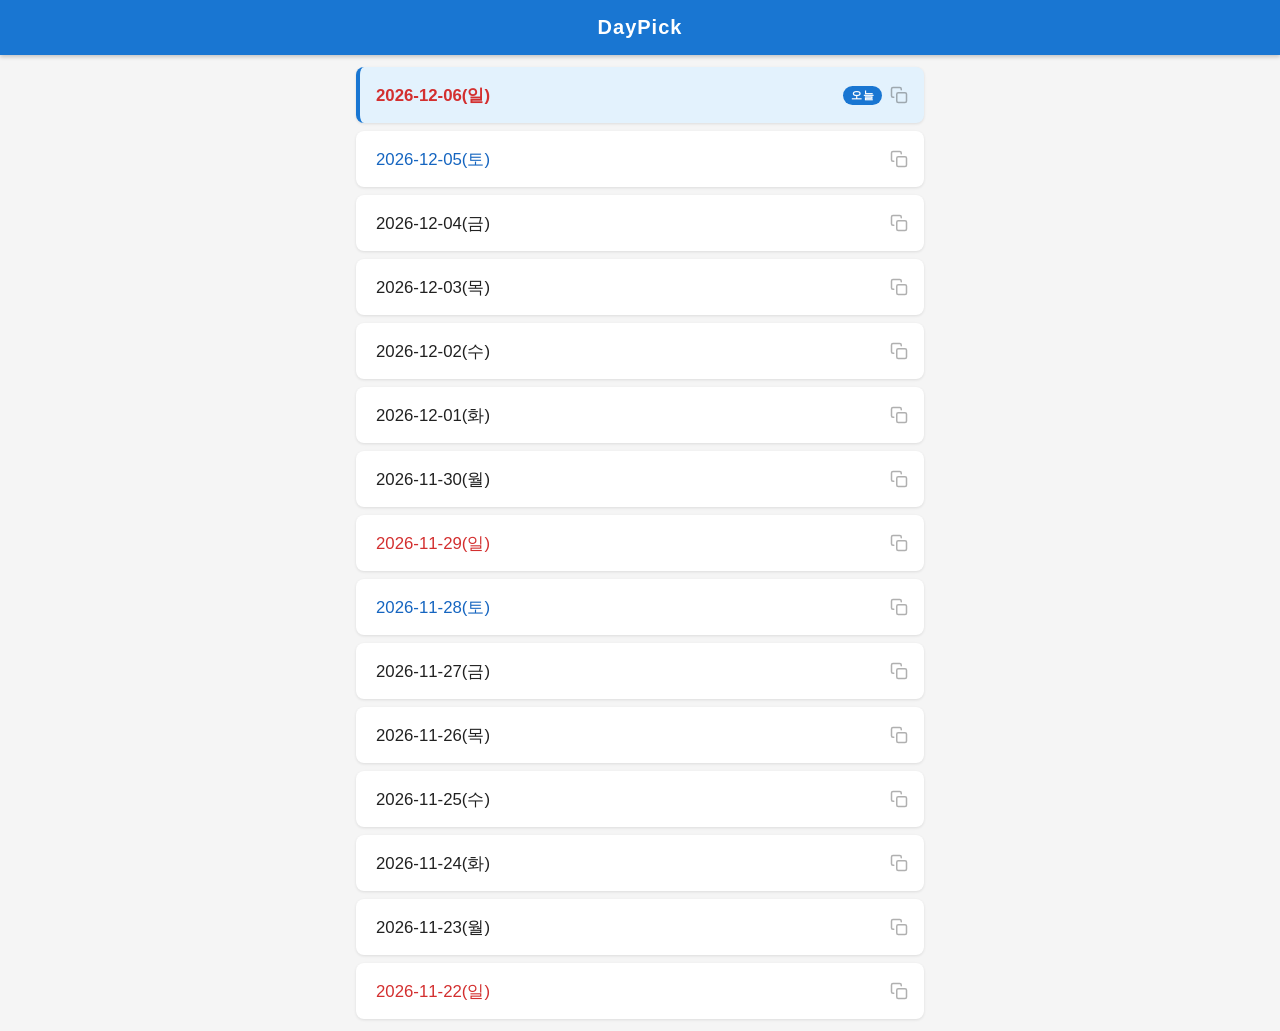
==== docs/DayPick/index.html @ 14626d14 "Deploy DayPick PWA (2026-03-19 21:58)" ====
<!DOCTYPE html>
<html lang="ko">
<head>
  <meta charset="UTF-8">
  <meta name="viewport" content="width=device-width, initial-scale=1.0, maximum-scale=1.0, user-scalable=no">
  <meta name="theme-color" content="#1976D2">
  <meta name="mobile-web-app-capable" content="yes">
  <meta name="apple-mobile-web-app-capable" content="yes">
  <meta name="apple-mobile-web-app-status-bar-style" content="black-translucent">
  <meta name="apple-mobile-web-app-title" content="DayPick">
  <title>DayPick</title>
  <link rel="manifest" href="manifest.json">
  <link rel="apple-touch-icon" href="icons/icon-192.png">
  <style>
    *, *::before, *::after {
      box-sizing: border-box;
      margin: 0;
      padding: 0;
    }

    body {
      font-family: -apple-system, BlinkMacSystemFont, 'Segoe UI', Roboto,
                   'Helvetica Neue', Arial, 'Noto Sans KR', sans-serif;
      background: #F5F5F5;
      min-height: 100vh;
      color: #212121;
    }

    header {
      position: sticky;
      top: 0;
      z-index: 100;
      background: #1976D2;
      color: #fff;
      text-align: center;
      padding: 16px;
      font-size: 1.25rem;
      font-weight: 700;
      letter-spacing: 0.05em;
      box-shadow: 0 2px 4px rgba(0,0,0,0.2);
    }

    main {
      padding: 12px 16px;
      max-width: 600px;
      margin: 0 auto;
    }

    .date-list {
      list-style: none;
      display: flex;
      flex-direction: column;
      gap: 8px;
    }

    .date-item {
      display: flex;
      align-items: center;
      justify-content: space-between;
      min-height: 56px;
      padding: 0 16px;
      border-radius: 8px;
      background: #fff;
      cursor: pointer;
      user-select: none;
      box-shadow: 0 1px 3px rgba(0,0,0,0.1);
      transition: background 0.15s ease, transform 0.1s ease, box-shadow 0.15s ease;
      border-left: 4px solid transparent;
      -webkit-tap-highlight-color: transparent;
    }

    .date-item:active {
      transform: scale(0.98);
      box-shadow: 0 1px 2px rgba(0,0,0,0.08);
    }

    .date-item:hover {
      box-shadow: 0 2px 6px rgba(0,0,0,0.15);
    }

    /* 오늘 스타일 */
    .date-item.today {
      background: #E3F2FD;
      border-left: 4px solid #1976D2;
    }

    .date-item.today .date-text {
      font-weight: 700;
    }

    /* 토요일 */
    .date-item .date-text.saturday {
      color: #1565C0;
    }

    /* 일요일 */
    .date-item .date-text.sunday {
      color: #D32F2F;
    }

    .date-text {
      font-size: 1.05rem;
      flex: 1;
    }

    .badge-today {
      display: inline-block;
      background: #1976D2;
      color: #fff;
      font-size: 0.7rem;
      font-weight: 700;
      padding: 2px 8px;
      border-radius: 12px;
      margin-left: 10px;
      letter-spacing: 0.03em;
      vertical-align: middle;
      flex-shrink: 0;
    }

    .copy-icon {
      opacity: 0.35;
      flex-shrink: 0;
      margin-left: 8px;
    }

    /* 토스트 */
    #toast {
      position: fixed;
      bottom: 32px;
      left: 50%;
      transform: translateX(-50%) translateY(0);
      background: #323232;
      color: #fff;
      padding: 12px 24px;
      border-radius: 24px;
      font-size: 0.92rem;
      white-space: nowrap;
      pointer-events: none;
      opacity: 0;
      transition: opacity 0.25s ease;
      z-index: 9999;
      box-shadow: 0 4px 12px rgba(0,0,0,0.3);
    }

    #toast.show {
      opacity: 1;
    }

    @media (max-width: 400px) {
      .date-text {
        font-size: 0.97rem;
      }
    }
  </style>
</head>
<body>
  <header>DayPick</header>

  <main>
    <ul class="date-list" id="dateList"></ul>
  </main>

  <div id="toast"></div>

  <script>
    (function () {
      const DAY_NAMES = ['일', '월', '화', '수', '목', '금', '토'];

      /**
       * 날짜를 "2026-03-19(목)" 형식 문자열로 변환
       * @param {Date} date
       * @returns {string}
       */
      function formatDate(date) {
        const y = date.getFullYear();
        const m = String(date.getMonth() + 1).padStart(2, '0');
        const d = String(date.getDate()).padStart(2, '0');
        const day = DAY_NAMES[date.getDay()];
        return `${y}-${m}-${d}(${day})`;
      }

      /**
       * 날짜 목록 렌더링 (오늘 포함 14일 전까지, 총 15개)
       */
      function renderDates() {
        const list = document.getElementById('dateList');
        const today = new Date();
        today.setHours(0, 0, 0, 0);

        for (let i = 0; i < 15; i++) {
          const d = new Date(today);
          d.setDate(today.getDate() - i);

          const formatted = formatDate(d);
          const dayOfWeek = d.getDay(); // 0=일, 6=토

          const li = document.createElement('li');
          li.className = 'date-item' + (i === 0 ? ' today' : '');
          li.setAttribute('role', 'button');
          li.setAttribute('tabindex', '0');
          li.setAttribute('aria-label', `${formatted} 복사`);

          // 날짜 텍스트 span
          const span = document.createElement('span');
          span.className = 'date-text';
          if (dayOfWeek === 6) span.classList.add('saturday');
          if (dayOfWeek === 0) span.classList.add('sunday');
          span.textContent = formatted;

          li.appendChild(span);

          // 오늘 뱃지
          if (i === 0) {
            const badge = document.createElement('span');
            badge.className = 'badge-today';
            badge.textContent = '오늘';
            li.appendChild(badge);
          }

          // 복사 아이콘 (SVG)
          const icon = document.createElementNS('http://www.w3.org/2000/svg', 'svg');
          icon.setAttribute('width', '18');
          icon.setAttribute('height', '18');
          icon.setAttribute('viewBox', '0 0 24 24');
          icon.setAttribute('fill', 'none');
          icon.setAttribute('stroke', 'currentColor');
          icon.setAttribute('stroke-width', '2');
          icon.setAttribute('stroke-linecap', 'round');
          icon.setAttribute('stroke-linejoin', 'round');
          icon.classList.add('copy-icon');
          icon.innerHTML =
            '<rect x="9" y="9" width="13" height="13" rx="2" ry="2"></rect>' +
            '<path d="M5 15H4a2 2 0 0 1-2-2V4a2 2 0 0 1 2-2h9a2 2 0 0 1 2 2v1"></path>';
          li.appendChild(icon);

          // 클릭 핸들러
          li.addEventListener('click', function () {
            copyDate(formatted);
          });

          // 키보드 접근성
          li.addEventListener('keydown', function (e) {
            if (e.key === 'Enter' || e.key === ' ') {
              e.preventDefault();
              copyDate(formatted);
            }
          });

          list.appendChild(li);
        }
      }

      // 토스트 타이머
      let toastTimer = null;

      /**
       * 클립보드에 날짜 복사 후 토스트 표시
       * @param {string} formatted - "2026-03-19(목)" 형식
       */
      function copyDate(formatted) {
        const textToCopy = formatted + ' '; // 뒤에 공백 추가

        navigator.clipboard.writeText(textToCopy).then(function () {
          showToast(formatted + ' 복사되었습니다');
        }).catch(function () {
          // 클립보드 API 미지원 폴백
          try {
            const ta = document.createElement('textarea');
            ta.value = textToCopy;
            ta.style.position = 'fixed';
            ta.style.opacity = '0';
            document.body.appendChild(ta);
            ta.focus();
            ta.select();
            document.execCommand('copy');
            document.body.removeChild(ta);
            showToast(formatted + ' 복사되었습니다');
          } catch (err) {
            showToast('복사에 실패했습니다');
          }
        });
      }

      /**
       * 토스트 메시지 표시
       * @param {string} message
       */
      function showToast(message) {
        const toast = document.getElementById('toast');
        toast.textContent = message;
        toast.classList.add('show');

        if (toastTimer) {
          clearTimeout(toastTimer);
        }

        toastTimer = setTimeout(function () {
          toast.classList.remove('show');
          toastTimer = null;
        }, 2000);
      }

      // 서비스 워커 등록
      if ('serviceWorker' in navigator) {
        window.addEventListener('load', function () {
          navigator.serviceWorker.register('sw.js').catch(function (err) {
            console.warn('Service Worker 등록 실패:', err);
          });
        });
      }

      // 초기 렌더링
      renderDates();
    })();
  </script>
</body>
</html>
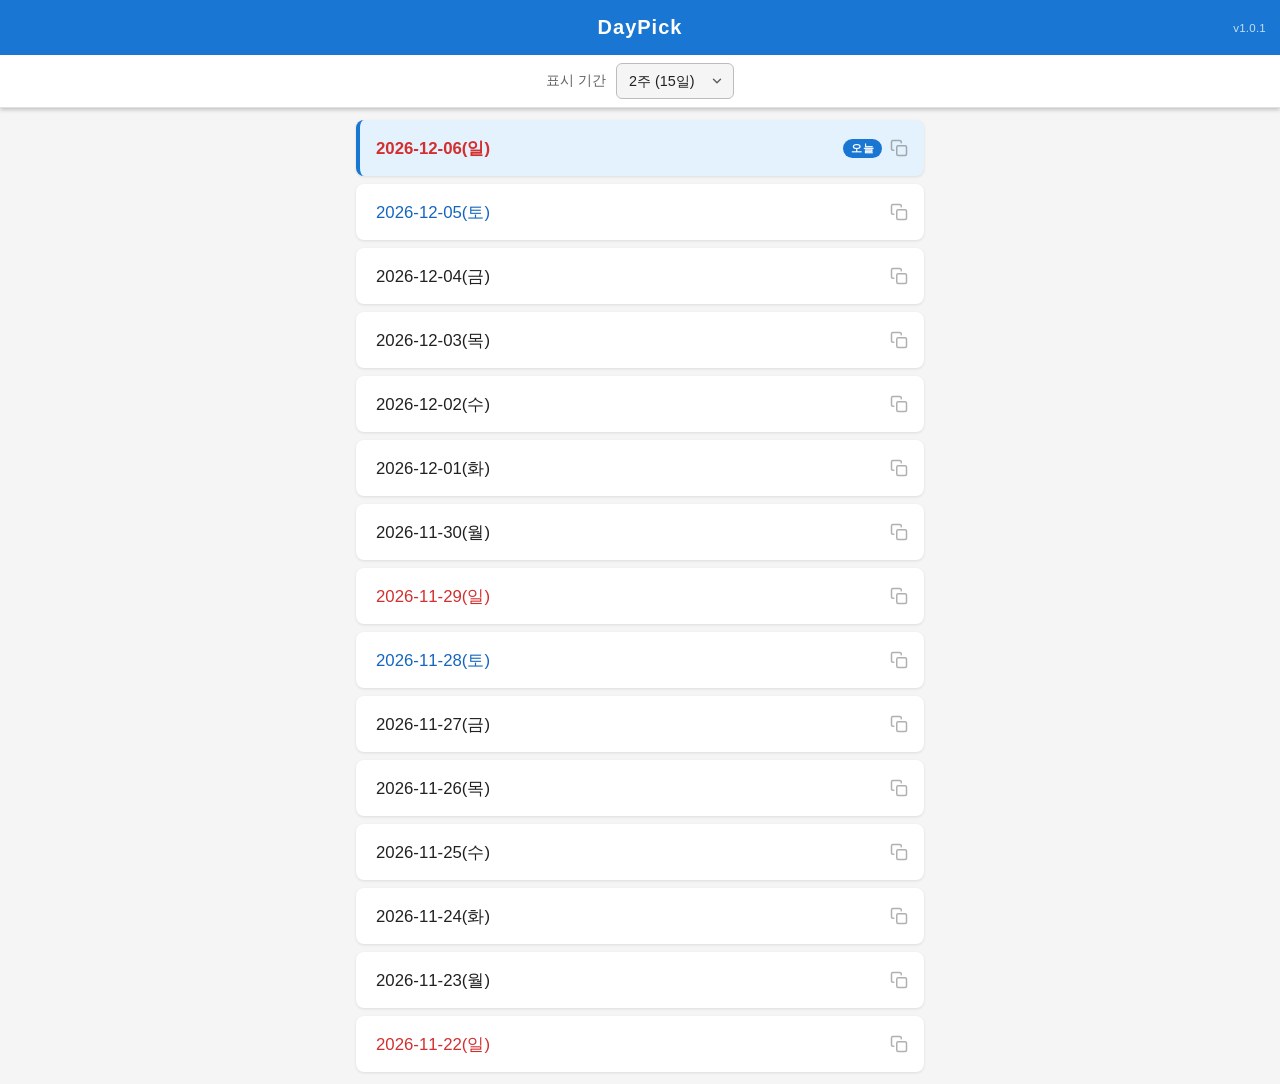
==== commit 6f7ba379: "Deploy DayPick PWA (2026-08-07 11:11)" ====
--- a/docs/DayPick/index.html
+++ b/docs/DayPick/index.html
@@ -26,10 +26,16 @@
       color: #212121;
     }
 
-    header {
+    /* 상단 고정 영역 (헤더 + 설정 바) */
+    .top-bar {
       position: sticky;
       top: 0;
       z-index: 100;
+      box-shadow: 0 2px 4px rgba(0,0,0,0.2);
+    }
+
+    header {
+      position: relative;
       background: #1976D2;
       color: #fff;
       text-align: center;
@@ -37,7 +43,59 @@
       font-size: 1.25rem;
       font-weight: 700;
       letter-spacing: 0.05em;
-      box-shadow: 0 2px 4px rgba(0,0,0,0.2);
+    }
+
+    /* 헤더 우측 버전 표시 */
+    .app-version {
+      position: absolute;
+      right: 14px;
+      top: 50%;
+      transform: translateY(-50%);
+      font-size: 0.72rem;
+      font-weight: 500;
+      letter-spacing: 0.02em;
+      color: rgba(255,255,255,0.75);
+    }
+
+    /* 설정 바 */
+    .settings-bar {
+      display: flex;
+      align-items: center;
+      justify-content: center;
+      gap: 10px;
+      padding: 8px 16px;
+      background: #fff;
+      border-bottom: 1px solid #E0E0E0;
+    }
+
+    .settings-bar label {
+      font-size: 0.85rem;
+      font-weight: 500;
+      color: #616161;
+    }
+
+    #weeksSelect {
+      font-family: inherit;
+      font-size: 0.9rem;
+      color: #212121;
+      background: #F5F5F5;
+      border: 1px solid #BDBDBD;
+      border-radius: 6px;
+      padding: 6px 30px 6px 12px;
+      min-height: 36px;
+      cursor: pointer;
+      appearance: none;
+      -webkit-appearance: none;
+      background-image: url("data:image/svg+xml,%3Csvg xmlns='http://www.w3.org/2000/svg' width='14' height='14' viewBox='0 0 24 24' fill='none' stroke='%23616161' stroke-width='2.5' stroke-linecap='round' stroke-linejoin='round'%3E%3Cpolyline points='6 9 12 15 18 9'%3E%3C/polyline%3E%3C/svg%3E");
+      background-repeat: no-repeat;
+      background-position: right 9px center;
+      background-size: 14px 14px;
+    }
+
+    #weeksSelect:focus {
+      outline: none;
+      border-color: #1976D2;
+      box-shadow: 0 0 0 2px rgba(25,118,210,0.2);
     }
 
     main {
@@ -154,7 +212,17 @@
   </style>
 </head>
 <body>
-  <header>DayPick</header>
+  <div class="top-bar">
+    <header>
+      DayPick
+      <span class="app-version" id="appVersion"></span>
+    </header>
+
+    <div class="settings-bar">
+      <label for="weeksSelect">표시 기간</label>
+      <select id="weeksSelect" aria-label="표시할 주간 수"></select>
+    </div>
+  </div>
 
   <main>
     <ul class="date-list" id="dateList"></ul>
@@ -164,7 +232,55 @@
 
   <script>
     (function () {
+      // 앱 버전 (09_ChangeVersionName.py 가 이 값을 변경합니다)
+      const APP_VERSION = '1.0.1';
+
       const DAY_NAMES = ['일', '월', '화', '수', '목', '금', '토'];
+
+      // 표시 기간 설정
+      const STORAGE_KEY = 'daypick.weeks';   // localStorage 키
+      const DEFAULT_WEEKS = 2;               // 기본값: 2주
+      const WEEK_OPTIONS = [1, 2, 3, 4, 6, 8, 12];
+
+      /**
+       * 주간 수 -> 표시할 날짜 개수 (오늘 포함)
+       * 예: 2주 -> 14일 전까지 + 오늘 = 15개
+       * @param {number} weeks
+       * @returns {number}
+       */
+      function weeksToDayCount(weeks) {
+        return weeks * 7 + 1;
+      }
+
+      /**
+       * localStorage 에서 저장된 주간 수를 읽음.
+       * 값이 없거나 허용 목록에 없으면 기본값 반환.
+       * @returns {number}
+       */
+      function loadWeeks() {
+        try {
+          const saved = parseInt(localStorage.getItem(STORAGE_KEY), 10);
+          if (WEEK_OPTIONS.indexOf(saved) !== -1) {
+            return saved;
+          }
+        } catch (err) {
+          // 시크릿 모드 등 localStorage 사용 불가 - 기본값 사용
+          console.warn('설정 불러오기 실패:', err);
+        }
+        return DEFAULT_WEEKS;
+      }
+
+      /**
+       * 주간 수를 localStorage 에 저장
+       * @param {number} weeks
+       */
+      function saveWeeks(weeks) {
+        try {
+          localStorage.setItem(STORAGE_KEY, String(weeks));
+        } catch (err) {
+          console.warn('설정 저장 실패:', err);
+        }
+      }
 
       /**
        * 날짜를 "2026-03-19(목)" 형식 문자열로 변환
@@ -180,14 +296,20 @@
       }
 
       /**
-       * 날짜 목록 렌더링 (오늘 포함 14일 전까지, 총 15개)
-       */
-      function renderDates() {
+       * 날짜 목록 렌더링 (오늘 포함, weeks 주 전까지)
+       * @param {number} weeks - 표시할 주간 수
+       */
+      function renderDates(weeks) {
         const list = document.getElementById('dateList');
+        const count = weeksToDayCount(weeks);
+
+        // 기존 목록 비우기 (설정 변경 시 재렌더링)
+        list.innerHTML = '';
+
         const today = new Date();
         today.setHours(0, 0, 0, 0);
 
-        for (let i = 0; i < 15; i++) {
+        for (let i = 0; i < count; i++) {
           const d = new Date(today);
           d.setDate(today.getDate() - i);
 
@@ -248,6 +370,30 @@
 
           list.appendChild(li);
         }
+      }
+
+      /**
+       * 설정 바(주간 수 드롭다운) 초기화
+       * @param {number} weeks - 현재 설정값
+       */
+      function initSettings(weeks) {
+        const select = document.getElementById('weeksSelect');
+
+        WEEK_OPTIONS.forEach(function (w) {
+          const opt = document.createElement('option');
+          opt.value = String(w);
+          opt.textContent = `${w}주 (${weeksToDayCount(w)}일)`;
+          select.appendChild(opt);
+        });
+
+        select.value = String(weeks);
+
+        select.addEventListener('change', function () {
+          const w = parseInt(select.value, 10);
+          saveWeeks(w);
+          renderDates(w);
+          showToast(`최근 ${w}주 (${weeksToDayCount(w)}일) 표시`);
+        });
       }
 
       // 토스트 타이머
@@ -309,8 +455,12 @@
         });
       }
 
-      // 초기 렌더링
-      renderDates();
+      // 초기화
+      document.getElementById('appVersion').textContent = 'v' + APP_VERSION;
+
+      const currentWeeks = loadWeeks();
+      initSettings(currentWeeks);
+      renderDates(currentWeeks);
     })();
   </script>
 </body>
